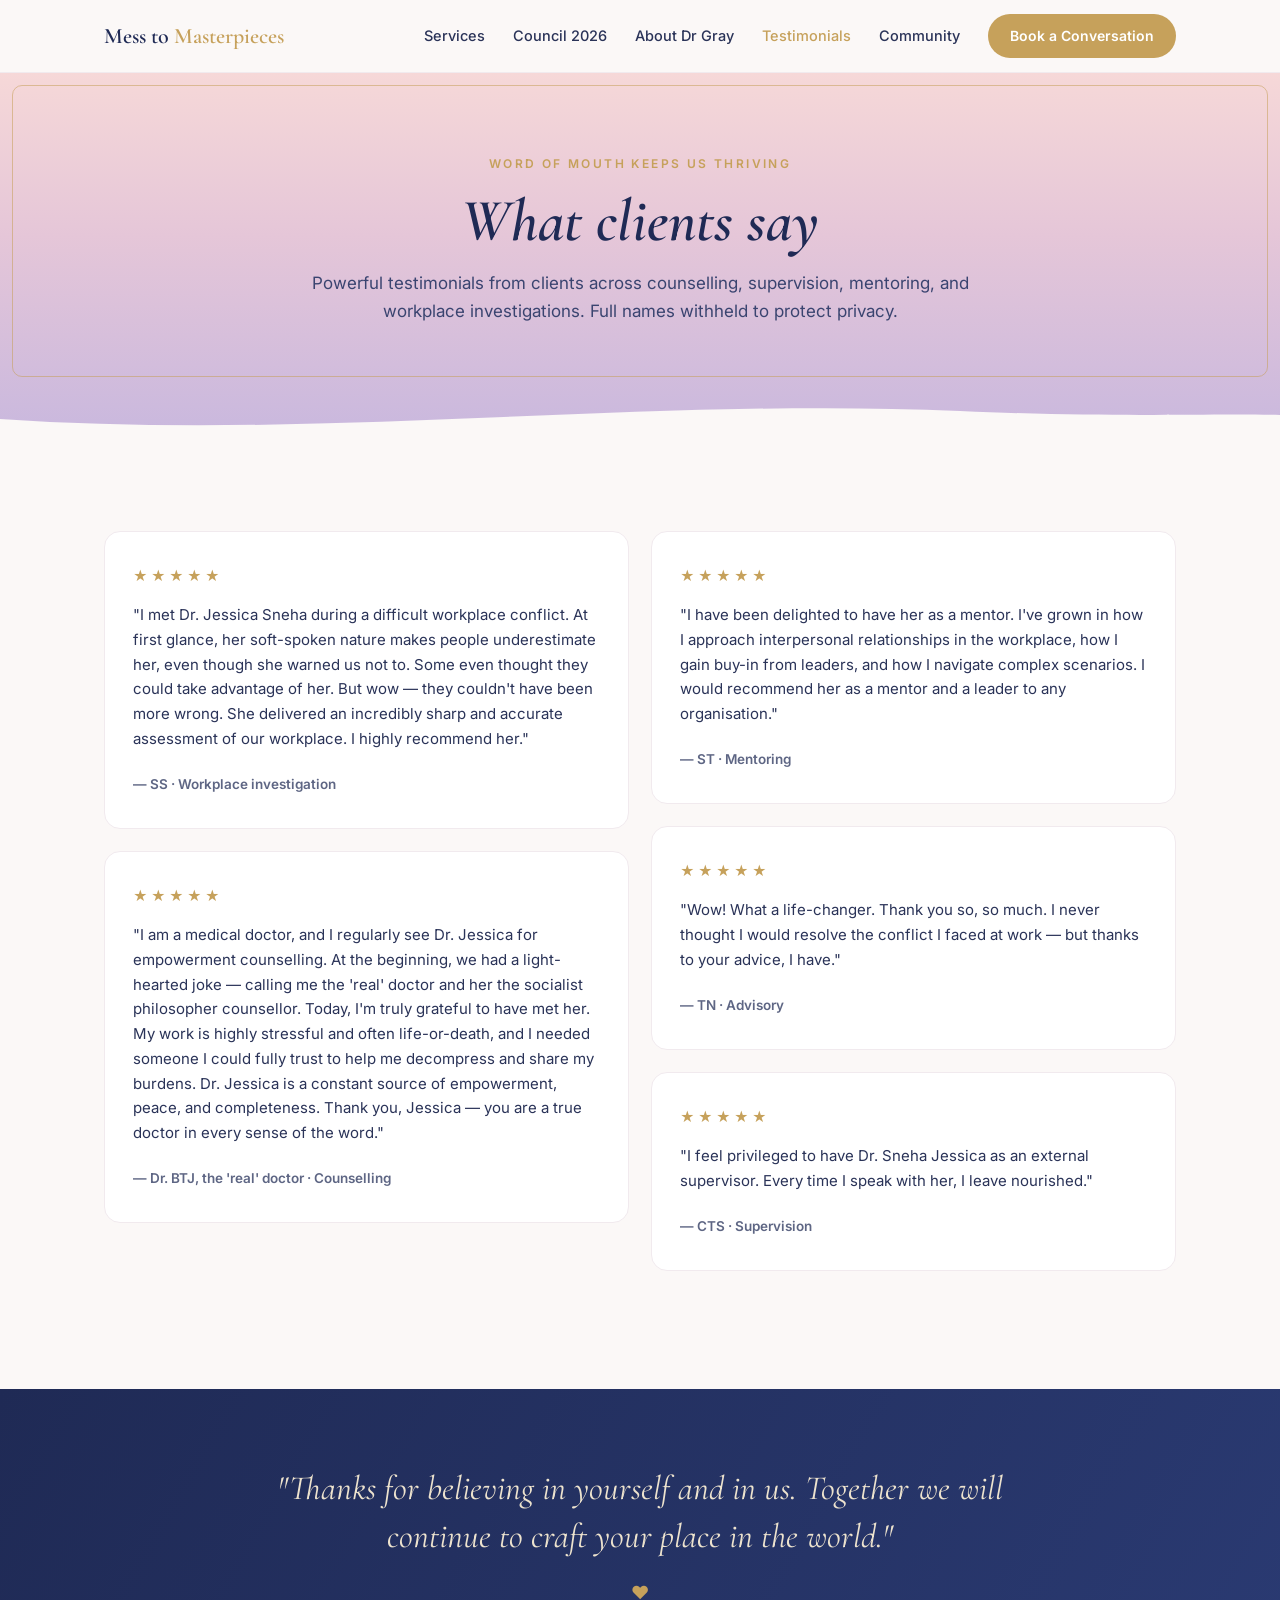
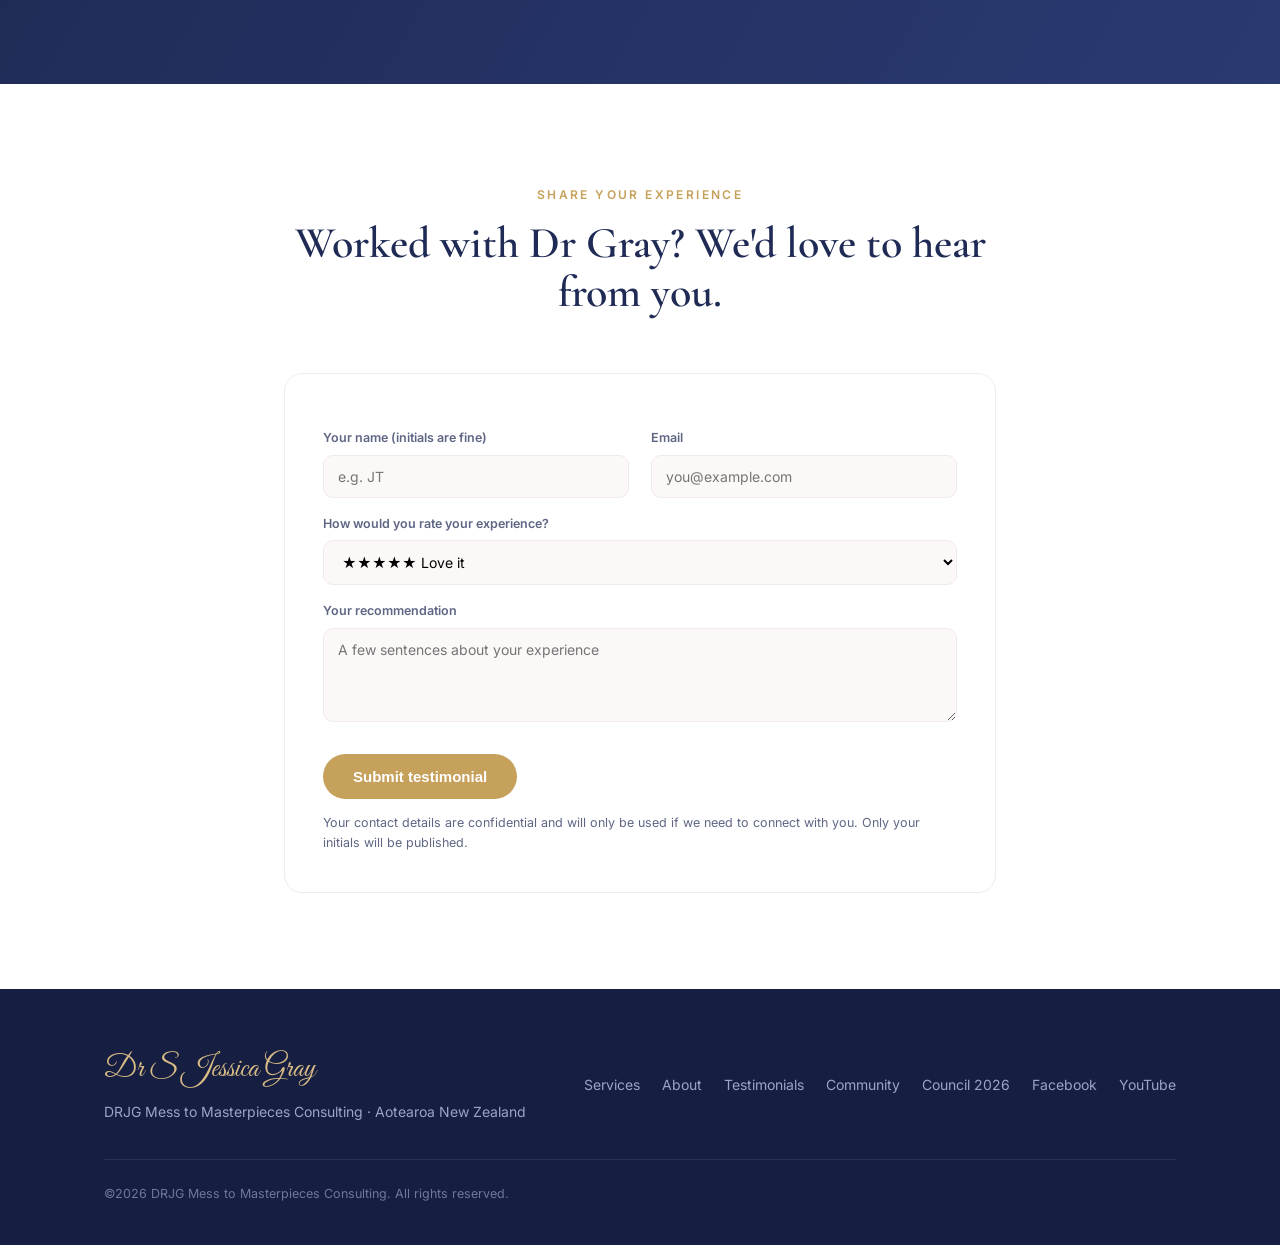
==== testimonials.html @ 91c3a387 "Launch: Mess to Masterpieces website (six pages, styles, images)" ====
<!DOCTYPE html>
<html lang="en">
<head>
<meta charset="UTF-8">
<meta name="viewport" content="width=device-width, initial-scale=1">
<title>Testimonials | Mess to Masterpieces Consulting</title>
<link rel="preconnect" href="https://fonts.googleapis.com">
<link href="https://fonts.googleapis.com/css2?family=Cormorant+Garamond:ital,wght@0,500;0,600;1,500;1,600&family=Great+Vibes&family=Inter:wght@400;500;600&display=swap" rel="stylesheet">
<link rel="stylesheet" href="styles.css">
</head>
<body>


<nav>
  <div class="wrap nav-inner">
    <a class="brand" href="index.html">Mess to <span>Masterpieces</span></a>
    <div class="nav-links">
      <a href="index.html#services">Services</a>
      <a href="council.html">Council 2026</a>
      <a href="about.html">About Dr Gray</a>
      <a href="testimonials.html" class="active">Testimonials</a>
      <a href="facebook.html">Community</a>
      <a href="contact.html" class="btn btn-gold">Book a Conversation</a>
    </div>
  </div>
</nav>

<header class="page-hero">
  <div class="gold-frame"></div>
  <div class="wrap">
    <span class="eyebrow">Word of mouth keeps us thriving</span>
    <h1>What clients say</h1>
    <p>Powerful testimonials from clients across counselling, supervision, mentoring, and workplace investigations. Full names withheld to protect privacy.</p>
  </div>
  <div class="pw"><svg viewBox="0 0 1440 44" preserveAspectRatio="none"><path d="M0,26 C360,48 720,4 1080,18 C1260,25 1360,20 1440,22 L1440,44 L0,44 Z" fill="#FBF8F7"/></svg></div>
</header>

<section>
  <div class="wrap">
    <div class="t-masonry">
      <div class="t-card">
        <div class="stars">★★★★★</div>
        <p>"I met Dr. Jessica Sneha during a difficult workplace conflict. At first glance, her soft-spoken nature makes people underestimate her, even though she warned us not to. Some even thought they could take advantage of her. But wow — they couldn't have been more wrong. She delivered an incredibly sharp and accurate assessment of our workplace. I highly recommend her."</p>
        <cite>— SS · Workplace investigation</cite>
      </div>
      <div class="t-card">
        <div class="stars">★★★★★</div>
        <p>"I am a medical doctor, and I regularly see Dr. Jessica for empowerment counselling. At the beginning, we had a light-hearted joke — calling me the 'real' doctor and her the socialist philosopher counsellor. Today, I'm truly grateful to have met her. My work is highly stressful and often life-or-death, and I needed someone I could fully trust to help me decompress and share my burdens. Dr. Jessica is a constant source of empowerment, peace, and completeness. Thank you, Jessica — you are a true doctor in every sense of the word."</p>
        <cite>— Dr. BTJ, the 'real' doctor · Counselling</cite>
      </div>
      <div class="t-card">
        <div class="stars">★★★★★</div>
        <p>"I have been delighted to have her as a mentor. I've grown in how I approach interpersonal relationships in the workplace, how I gain buy-in from leaders, and how I navigate complex scenarios. I would recommend her as a mentor and a leader to any organisation."</p>
        <cite>— ST · Mentoring</cite>
      </div>
      <div class="t-card">
        <div class="stars">★★★★★</div>
        <p>"Wow! What a life-changer. Thank you so, so much. I never thought I would resolve the conflict I faced at work — but thanks to your advice, I have."</p>
        <cite>— TN · Advisory</cite>
      </div>
      <div class="t-card">
        <div class="stars">★★★★★</div>
        <p>"I feel privileged to have Dr. Sneha Jessica as an external supervisor. Every time I speak with her, I leave nourished."</p>
        <cite>— CTS · Supervision</cite>
      </div>
    </div>
  </div>
</section>

<div class="quote-band">
  <div class="wrap">
    <blockquote>"Thanks for believing in yourself and in us. Together we will continue to craft your place in the world."</blockquote>
    <span class="heart">♥</span>
  </div>
</div>

<section class="alt">
  <div class="wrap" style="max-width:760px">
    <div class="sec-head" style="text-align:center;max-width:none">
      <span class="eyebrow">Share your experience</span>
      <h2>Worked with Dr Gray? We'd love to hear from you.</h2>
    </div>
    <form class="form-panel" onsubmit="return false">
      <div class="form-grid">
        <div><label>Your name (initials are fine)</label><input type="text" placeholder="e.g. JT"></div>
        <div><label>Email</label><input type="email" placeholder="you@example.com"></div>
        <div class="full"><label>How would you rate your experience?</label>
          <select><option>★★★★★ Love it</option><option>★★★★ Great</option><option>★★★ Good</option><option>★★ Not great</option><option>★ Don't love it</option></select>
        </div>
        <div class="full"><label>Your recommendation</label><textarea rows="4" placeholder="A few sentences about your experience"></textarea></div>
      </div>
      <button class="btn btn-gold">Submit testimonial</button>
      <p class="form-note">Your contact details are confidential and will only be used if we need to connect with you. Only your initials will be published.</p>
    </form>
  </div>
</section>

<footer>
  <div class="wrap">
    <div class="f-grid">
      <div>
        <div class="f-script">Dr S Jessica Gray</div>
        <div style="margin-top:6px">DRJG Mess to Masterpieces Consulting · Aotearoa New Zealand</div>
      </div>
      <div class="f-links">
        <a href="index.html#services">Services</a>
        <a href="about.html">About</a>
        <a href="testimonials.html">Testimonials</a>
        <a href="facebook.html">Community</a>
        <a href="council.html">Council 2026</a>
        <a href="https://www.facebook.com/Messtomasterpiecesconsulting">Facebook</a>
        <a href="https://www.youtube.com/@drjessicagray">YouTube</a>
      </div>
    </div>
    <div class="f-bottom">©2026 DRJG Mess to Masterpieces Consulting. All rights reserved.</div>
  </div>
</footer>

</body>
</html>
---- styles.css ----
:root{
  --navy:#1F2A55;
  --navy-deep:#161F42;
  --gold:#C6A15B;
  --gold-soft:#D9BC85;
  --blush:#F4D8DC;
  --lav:#C9B8DE;
  --sky-blue:#9FAECF;
  --paper:#FBF8F7;
  --paper-deep:#F1EAEE;
  --ink:#2A3358;
  --muted:#5E6684;
}
*{margin:0;padding:0;box-sizing:border-box}
html{scroll-behavior:smooth}
body{font-family:'Inter',sans-serif;color:var(--ink);background:var(--paper);line-height:1.65}
h1,h2,h3,.serif{font-family:'Cormorant Garamond',serif;font-weight:600;line-height:1.12;color:var(--navy)}
a{color:inherit;text-decoration:none}
.wrap{max-width:1120px;margin:0 auto;padding:0 24px}
.eyebrow{display:inline-block;font-size:12px;letter-spacing:.2em;text-transform:uppercase;color:var(--gold);font-weight:600;margin-bottom:14px}
.btn{display:inline-block;padding:14px 30px;border-radius:999px;font-weight:600;font-size:15px;transition:all .2s}
.btn-gold{background:var(--gold);color:#fff}
.btn-gold:hover{background:#b28c47}
.btn-navy{background:var(--navy);color:#fff}
.btn-navy:hover{background:var(--navy-deep)}
.btn-ghost{border:1.5px solid var(--navy);color:var(--navy)}
.btn-ghost:hover{background:var(--navy);color:#fff}

.mockup-note{background:var(--navy-deep);color:#c3cae6;text-align:center;font-size:12.5px;padding:8px 16px;letter-spacing:.04em}
.mockup-note strong{color:#fff}

/* nav */
nav{position:sticky;top:0;background:rgba(251,248,247,.93);backdrop-filter:blur(8px);border-bottom:1px solid var(--paper-deep);z-index:50}
.nav-inner{display:flex;align-items:center;justify-content:space-between;height:72px}
.brand{font-family:'Cormorant Garamond',serif;font-size:22px;font-weight:600;color:var(--navy)}
.brand span{color:var(--gold)}
.nav-links{display:flex;gap:28px;align-items:center;font-size:14.5px;font-weight:500}
.nav-links a:not(.btn):hover{color:var(--gold)}
.nav-links a.active:not(.btn){color:var(--gold)}
.nav-links .btn{padding:10px 22px;font-size:14px}
@media(max-width:860px){.nav-links a:not(.btn){display:none}}

/* ===== HOME HERO ===== */
.hero{position:relative;width:100%;overflow:hidden;
  background:linear-gradient(180deg,#F6D8D8 0%,#EEC9D4 26%,#D7BFDD 52%,#B3B2D6 74%,#9AA9CC 100%)}
.hero-photo{position:absolute;right:0;top:0;height:100%;width:auto;max-width:62vw;object-fit:cover;object-position:center top;
  -webkit-mask-image:linear-gradient(to right,transparent 0,#000 18%);mask-image:linear-gradient(to right,transparent 0,#000 18%)}
.gold-frame{position:absolute;inset:16px;border:1px solid rgba(198,161,91,.55);border-radius:10px;pointer-events:none;z-index:3}
/* mountains & bay from her cover — anchored bottom-left, fading into the sky */
.hero-scape{position:absolute;left:0;bottom:0;width:min(54vw,800px);height:58%;object-fit:cover;object-position:left bottom;z-index:1;
  -webkit-mask-image:radial-gradient(125% 105% at 0% 100%,#000 52%,transparent 80%);
  mask-image:radial-gradient(125% 105% at 0% 100%,#000 52%,transparent 80%)}
.hero h1,.hero p.lede{text-shadow:0 1px 26px rgba(246,216,216,.9),0 0 8px rgba(246,216,216,.55)}
@media(max-width:760px){.hero-scape{display:none}}
.hero-inner{position:relative;z-index:2;padding:100px 0 290px;max-width:600px}
.hero h1{font-size:clamp(44px,6vw,78px);font-style:italic;color:var(--navy);margin-bottom:20px}
.hero h1 .line2{display:block;padding-left:.9em}
.hero p.lede{font-size:18.5px;color:#3A4470;max-width:520px;margin-bottom:34px}
.hero-ctas{display:flex;gap:16px;flex-wrap:wrap}
.hero-trust{margin-top:34px;font-size:13.5px;color:#4A5480;display:flex;gap:24px;flex-wrap:wrap}
.hero-trust b{color:var(--navy)}
@media(max-width:760px){
  .hero-photo{position:relative;width:100%;max-width:none;height:420px;display:block;object-fit:cover;object-position:center 15%;mask-image:none;-webkit-mask-image:none}
  .hero-inner{padding:48px 0 210px}
}

/* navy wave band */
.wave-band{position:absolute;bottom:0;left:0;right:0;z-index:4}
.wave-band svg{display:block;width:100%;height:64px}
.band-body{background:var(--navy);padding:18px 0 30px;margin-top:-2px}
.band-flex{display:flex;align-items:center;justify-content:space-between;gap:28px;flex-wrap:wrap}
.services-strip{display:flex;align-items:center;gap:18px;flex-wrap:wrap;color:var(--gold-soft);
  font-size:13.5px;letter-spacing:.22em;text-transform:uppercase;font-weight:500}
.services-strip .dot{color:var(--gold);font-size:11px}
.strip-rule{display:flex;align-items:center;gap:12px;margin-top:10px}
.strip-rule::before,.strip-rule::after{content:"";height:1px;width:90px;background:rgba(198,161,91,.5)}
.strip-rule .heart{color:var(--gold);font-size:15px}
.signature{text-align:right}
.signature .script{font-family:'Great Vibes',cursive;font-size:38px;color:var(--gold-soft);line-height:1}
.signature .site{font-size:12.5px;letter-spacing:.2em;color:#AEB6D8;margin-top:2px}
@media(max-width:760px){.signature{text-align:center;width:100%}.band-flex{justify-content:center}}

/* ===== INNER-PAGE HERO (compact) ===== */
.page-hero{position:relative;overflow:hidden;color:var(--navy);
  background:linear-gradient(180deg,#F6D8D8 0%,#E5C6D8 45%,#C9B8DE 100%);padding:76px 0 110px;text-align:center}
.page-hero h1{font-size:clamp(38px,5vw,60px);font-style:italic}
.page-hero p{max-width:660px;margin:14px auto 0;color:#3A4470;font-size:17px}
.page-hero .gold-frame{inset:12px 12px 58px}
.page-hero .pw{position:absolute;bottom:-2px;left:0;right:0}
.page-hero .pw svg{display:block;width:100%;height:44px}

section{padding:96px 0}
.sec-head{max-width:660px;margin-bottom:56px}
.sec-head h2{font-size:clamp(32px,3.8vw,44px);margin-bottom:14px}
.sec-head p{color:var(--muted);font-size:16.5px}

/* cards */
.grid-4{display:grid;grid-template-columns:repeat(auto-fit,minmax(240px,1fr));gap:22px}
.grid-3{display:grid;grid-template-columns:repeat(auto-fit,minmax(260px,1fr));gap:22px}
.grid-2{display:grid;grid-template-columns:repeat(auto-fit,minmax(320px,1fr));gap:22px}
.card{background:#fff;border:1px solid var(--paper-deep);border-top:3px solid var(--gold);border-radius:16px;padding:34px 28px;transition:transform .2s,box-shadow .2s}
.card:hover{transform:translateY(-4px);box-shadow:0 16px 40px rgba(31,42,85,.12)}
.card .icon{width:46px;height:46px;border-radius:50%;background:linear-gradient(140deg,var(--blush),var(--lav));display:flex;align-items:center;justify-content:center;font-size:20px;margin-bottom:20px}
.card h3{font-size:22px;margin-bottom:10px}
.card p{font-size:14.5px;color:var(--muted)}
.card a{display:inline-block;margin-top:16px;font-size:13.5px;font-weight:600;color:var(--gold)}
.card ul{list-style:none;margin-top:6px}
.card ul li{font-size:14.5px;color:var(--muted);padding:7px 0 7px 26px;position:relative;border-bottom:1px dashed var(--paper-deep)}
.card ul li:last-child{border-bottom:none}
.card ul li::before{content:"◆";color:var(--gold);position:absolute;left:2px;font-size:10px;top:11px}

/* about */
.alt{background:#fff}
.about-grid{display:grid;grid-template-columns:1fr 1.2fr;gap:64px;align-items:center}
@media(max-width:820px){.about-grid{grid-template-columns:1fr}}
.portrait{aspect-ratio:4/5;border-radius:18px;overflow:hidden;border:1px solid var(--paper-deep);position:relative;background:linear-gradient(150deg,var(--blush),var(--lav))}
.portrait img{width:100%;height:100%;object-fit:cover;display:block}
.portrait::after{content:"";position:absolute;inset:10px;border:1px solid rgba(198,161,91,.5);border-radius:12px;pointer-events:none}
.about-grid p, .prose p{color:var(--muted);margin-bottom:16px}
.prose{max-width:760px}
.chips{display:flex;flex-wrap:wrap;gap:10px;margin:24px 0 30px}
.chip{background:var(--paper);border:1px solid var(--paper-deep);border-radius:999px;padding:8px 16px;font-size:13px;font-weight:500;color:var(--navy)}

/* feature rows (Our Approach) */
.feature{display:flex;gap:18px;align-items:flex-start;background:#fff;border:1px solid var(--paper-deep);border-radius:14px;padding:22px 24px}
.feature .fi{flex:0 0 40px;height:40px;border-radius:50%;background:linear-gradient(140deg,var(--blush),var(--lav));display:flex;align-items:center;justify-content:center;font-size:17px}
.feature p{font-size:14.5px;color:var(--muted)}
.feature b{color:var(--navy)}

/* quote band */
.quote-band{background:linear-gradient(120deg,var(--navy),#2A3A72);color:#EDE3CE;text-align:center;padding:76px 0}
.quote-band blockquote{font-family:'Cormorant Garamond',serif;font-size:clamp(24px,3.2vw,34px);font-style:italic;max-width:780px;margin:0 auto;line-height:1.4}
.quote-band .heart{color:var(--gold);display:block;margin-top:18px;font-size:18px}

/* testimonials */
.t-grid{display:grid;grid-template-columns:repeat(auto-fit,minmax(280px,1fr));gap:22px}
.t-card{background:#fff;border:1px solid var(--paper-deep);border-radius:16px;padding:32px 28px;break-inside:avoid}
.t-card .stars{color:var(--gold);letter-spacing:3px;margin-bottom:16px;font-size:14px}
.t-card p{font-size:15px;margin-bottom:18px}
.t-card cite{font-style:normal;font-size:13.5px;font-weight:600;color:var(--muted)}
.t-masonry{columns:2 340px;column-gap:22px}
.t-masonry .t-card{margin-bottom:22px;display:inline-block;width:100%}

/* blog — featured post */
.featured{display:grid;grid-template-columns:1.15fr 1fr;border:1px solid var(--paper-deep);border-radius:20px;overflow:hidden;background:#fff;margin-bottom:56px}
@media(max-width:760px){.featured{grid-template-columns:1fr}}
.featured .f-img{min-height:320px;background-size:cover;background-position:center}
.featured .f-body{padding:44px 40px;display:flex;flex-direction:column;justify-content:center}
.featured .f-body h2{font-size:clamp(26px,3vw,36px);margin:10px 0 14px}
.featured .f-body p{color:var(--muted);font-size:15.5px;margin-bottom:22px}
.badge{display:inline-block;font-size:11px;letter-spacing:.16em;text-transform:uppercase;font-weight:600;color:#fff;background:var(--gold);border-radius:999px;padding:5px 12px;width:fit-content}

/* blog — filter bar */
.filter-bar{display:flex;gap:10px;flex-wrap:wrap;margin-bottom:36px}
.filter-btn{border:1.5px solid var(--paper-deep);background:#fff;color:var(--muted);border-radius:999px;padding:9px 20px;font-size:13.5px;font-weight:600;cursor:pointer;font-family:inherit;transition:all .15s}
.filter-btn:hover{border-color:var(--gold);color:var(--navy)}
.filter-btn.on{background:var(--navy);border-color:var(--navy);color:#fff}

/* blog — subscribe strip */
.subscribe{background:linear-gradient(120deg,var(--blush),var(--lav));border-radius:20px;padding:44px 48px;display:flex;align-items:center;justify-content:space-between;gap:28px;flex-wrap:wrap;margin-top:64px}
.subscribe h3{font-size:26px}
.subscribe p{color:#4A5480;font-size:14.5px}
.subscribe form{display:flex;gap:10px;flex-wrap:wrap}
.subscribe input{border:1px solid rgba(31,42,85,.2);border-radius:999px;padding:13px 20px;font-family:inherit;font-size:14px;min-width:260px;background:#fff}
.subscribe .btn{border:none;cursor:pointer}

/* blog */
.b-grid{display:grid;grid-template-columns:repeat(auto-fit,minmax(280px,1fr));gap:22px}
.b-card{border:1px solid var(--paper-deep);border-radius:16px;overflow:hidden;background:#fff}
.b-thumb{height:180px;overflow:hidden;position:relative;background:linear-gradient(140deg,var(--lav),var(--navy))}
.b-thumb img{width:100%;height:100%;object-fit:cover;display:block}
.b-thumb span{position:absolute;left:14px;bottom:12px;font-size:11px;letter-spacing:.14em;text-transform:uppercase;color:#fff;font-weight:600;background:rgba(31,42,85,.82);padding:4px 10px;border-radius:999px}
.b-thumb .noimg{position:absolute;inset:0;display:flex;align-items:center;justify-content:center;color:#EDE3CE;font-family:'Cormorant Garamond',serif;font-style:italic;font-size:20px;padding:20px;text-align:center}
.b-card .b-body{padding:22px 24px 26px}
.b-card h3{font-size:19px;margin-bottom:8px}
.b-card .date{font-size:12.5px;color:var(--muted);margin-bottom:8px}
.b-card p.ex{font-size:14px;color:var(--muted);margin-bottom:10px}
.b-card a{font-size:13.5px;font-weight:600;color:var(--gold)}

/* forms */
.form-panel{background:#fff;border:1px solid var(--paper-deep);border-radius:18px;padding:38px}
.form-grid{display:grid;grid-template-columns:1fr 1fr;gap:0 22px}
@media(max-width:640px){.form-grid{grid-template-columns:1fr}}
.form-panel label{font-size:12.5px;font-weight:600;display:block;margin:16px 0 6px;color:var(--muted)}
.form-panel input,.form-panel textarea,.form-panel select{width:100%;border:1px solid var(--paper-deep);border-radius:10px;padding:12px 14px;font-family:inherit;font-size:14px;background:var(--paper)}
.form-panel .full{grid-column:1/-1}
.form-panel .btn{margin-top:24px;border:none;cursor:pointer}
.form-note{font-size:12.5px;color:var(--muted);margin-top:14px}

/* contact */
.contact-band{background:linear-gradient(135deg,var(--navy) 0%,#2A3A72 60%,#4A4E8E 100%);color:#EFE9F4;border-radius:24px;padding:70px 56px;display:grid;grid-template-columns:1.2fr 1fr;gap:48px;align-items:center;position:relative;overflow:hidden}
.contact-band::after{content:"";position:absolute;right:-120px;bottom:-120px;width:420px;height:420px;border-radius:50%;background:radial-gradient(circle,rgba(198,161,91,.25),transparent 65%)}
@media(max-width:820px){.contact-band{grid-template-columns:1fr;padding:48px 32px}}
.contact-band h2{color:#fff;font-size:clamp(30px,3.6vw,42px);margin-bottom:16px}
.contact-band p{color:#C9CFEA;margin-bottom:8px}
.mini-form{background:#fff;border-radius:16px;padding:30px;color:var(--ink);position:relative;z-index:2}
.mini-form label{font-size:12.5px;font-weight:600;display:block;margin:14px 0 6px;color:var(--muted)}
.mini-form input,.mini-form textarea{width:100%;border:1px solid var(--paper-deep);border-radius:10px;padding:11px 14px;font-family:inherit;font-size:14px;background:var(--paper)}
.mini-form .btn{width:100%;margin-top:20px;text-align:center;border:none;cursor:pointer}

/* contact info tiles */
.info-tile{background:#fff;border:1px solid var(--paper-deep);border-radius:16px;padding:28px;text-align:center}
.info-tile .icon{width:46px;height:46px;margin:0 auto 14px;border-radius:50%;background:linear-gradient(140deg,var(--blush),var(--lav));display:flex;align-items:center;justify-content:center;font-size:19px}
.info-tile h3{font-size:19px;margin-bottom:6px}
.info-tile p{font-size:14px;color:var(--muted)}
.info-tile a{color:var(--gold);font-weight:600}

footer{background:var(--navy-deep);color:#9BA4C9;padding:56px 0 40px;font-size:14px}
.f-grid{display:flex;justify-content:space-between;gap:32px;flex-wrap:wrap;margin-bottom:36px;align-items:center}
footer .brand{color:#fff}
footer a:hover{color:var(--gold-soft)}
.f-links{display:flex;gap:22px;flex-wrap:wrap}
.f-script{font-family:'Great Vibes',cursive;font-size:30px;color:var(--gold-soft)}
.f-bottom{border-top:1px solid rgba(255,255,255,.08);padding-top:24px;font-size:12.5px;color:#6F7899}
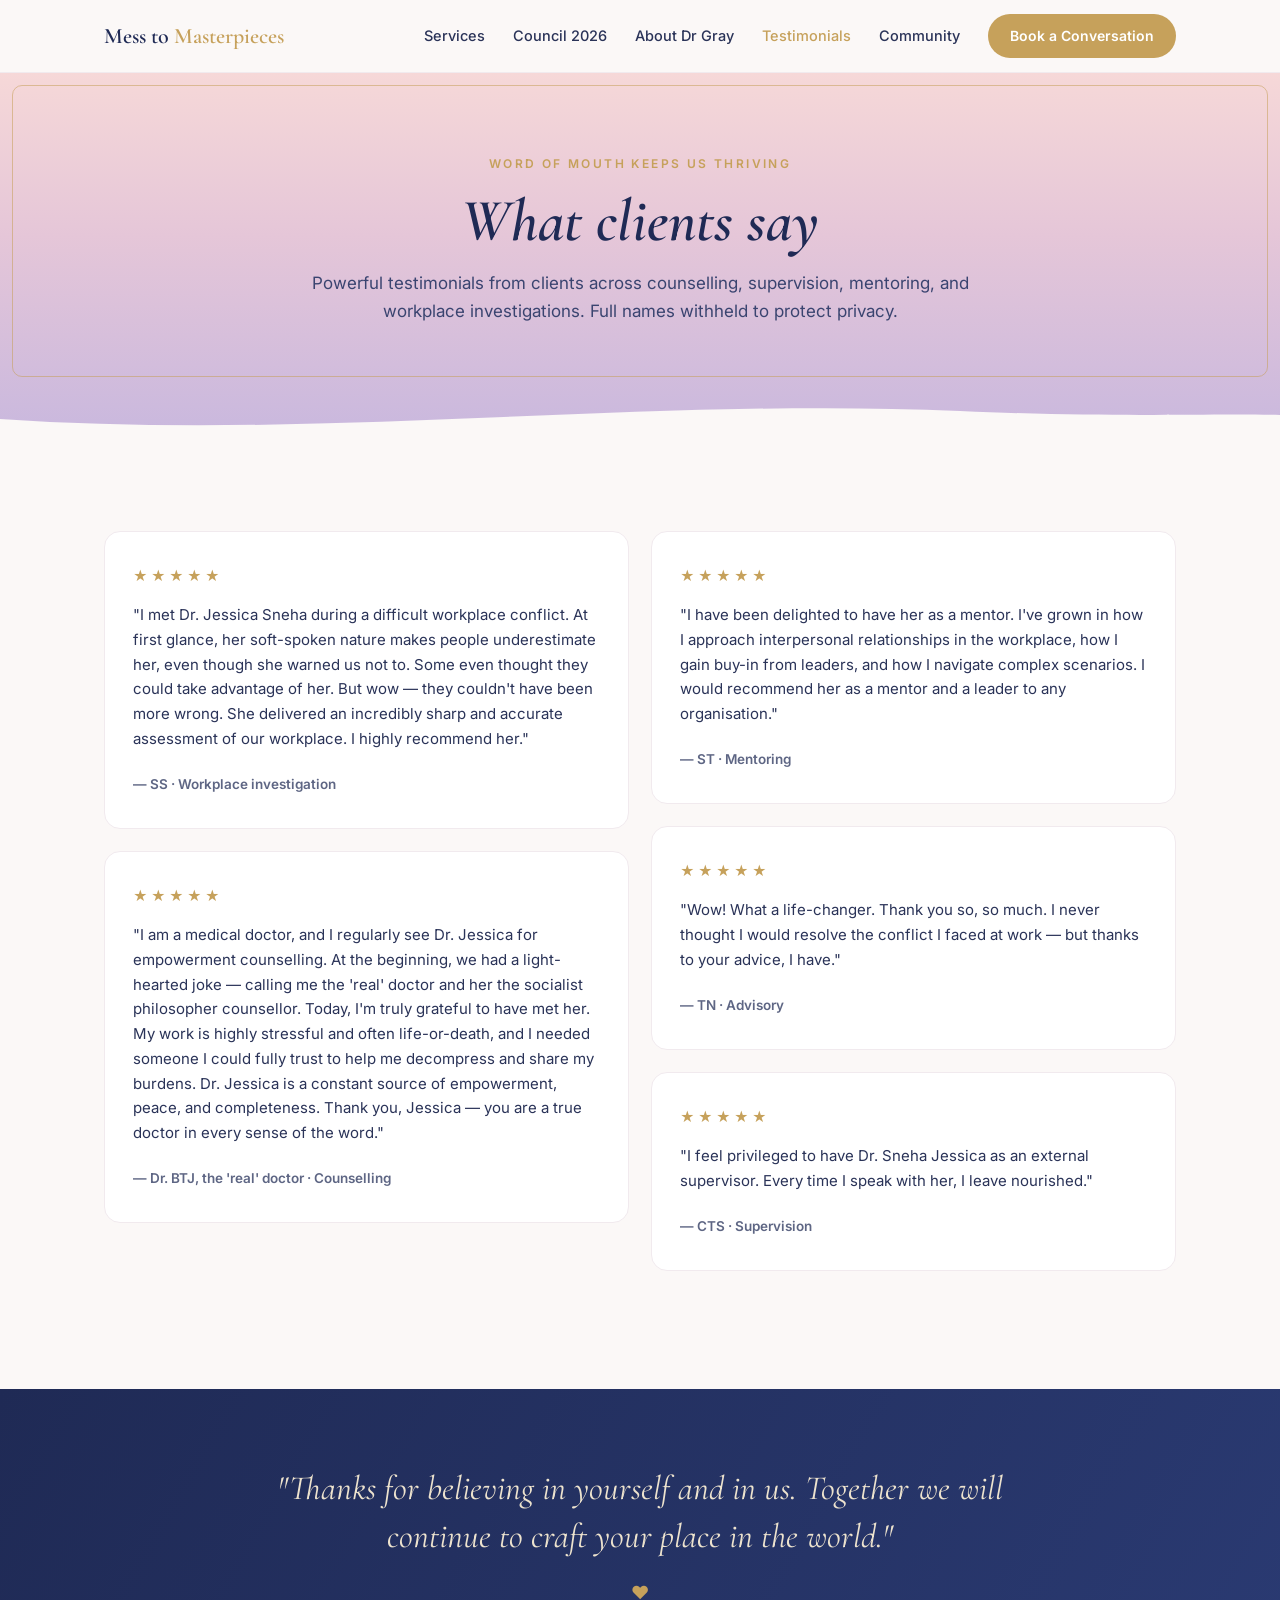
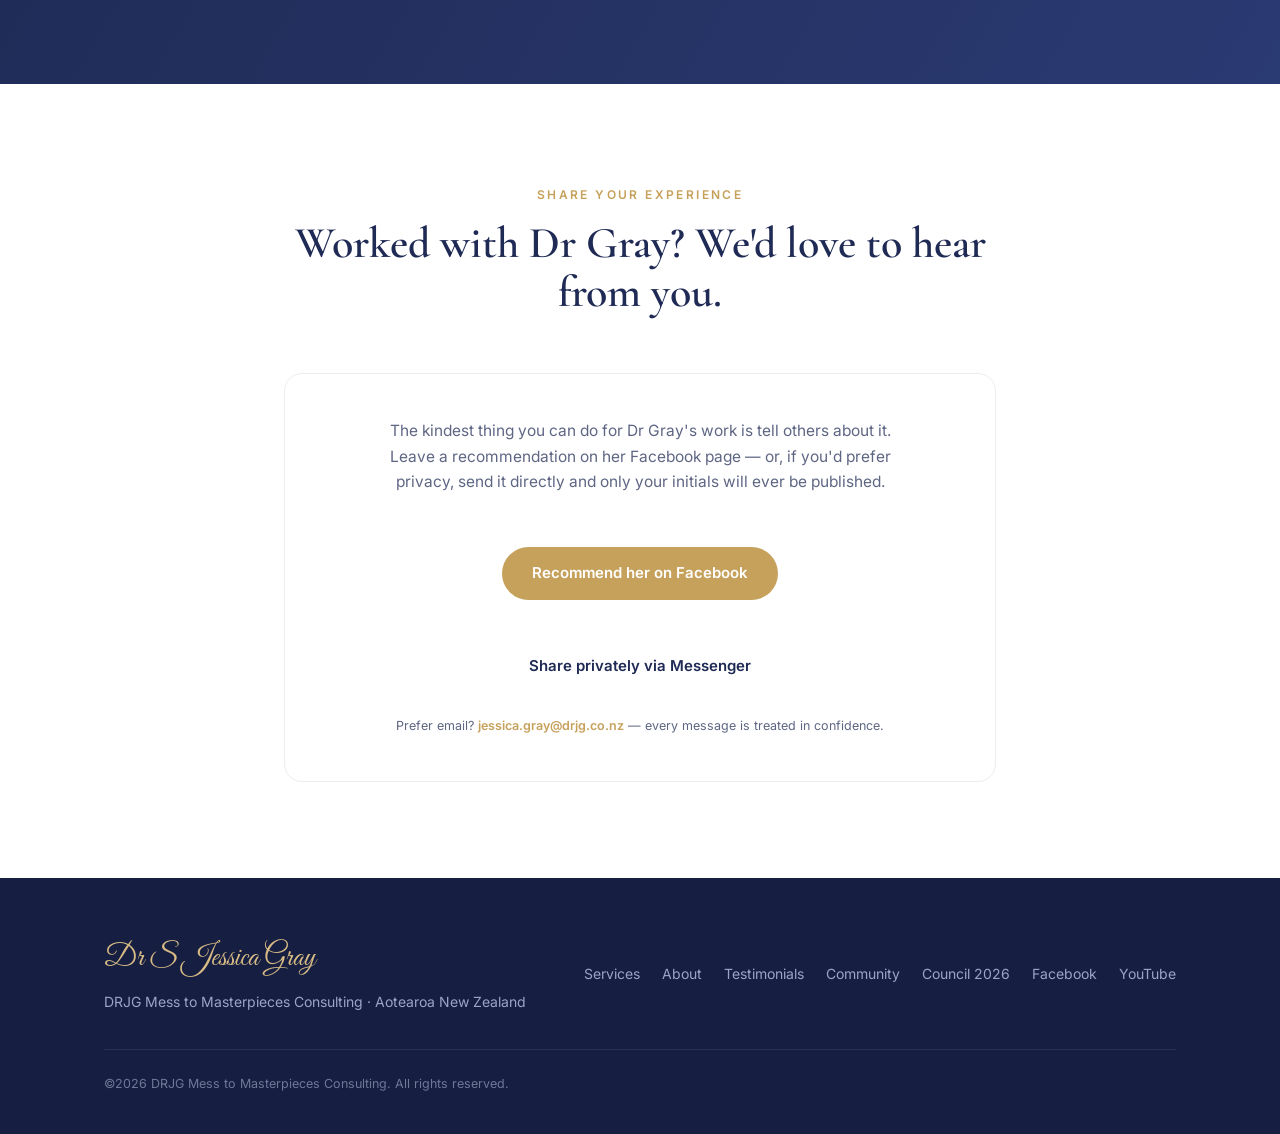
==== commit dc6f89a2: "Testimonials: replace dead form with Facebook recommendations + private Messenger option" ====
--- a/testimonials.html
+++ b/testimonials.html
@@ -80,18 +80,14 @@
       <span class="eyebrow">Share your experience</span>
       <h2>Worked with Dr Gray? We'd love to hear from you.</h2>
     </div>
-    <form class="form-panel" onsubmit="return false">
-      <div class="form-grid">
-        <div><label>Your name (initials are fine)</label><input type="text" placeholder="e.g. JT"></div>
-        <div><label>Email</label><input type="email" placeholder="you@example.com"></div>
-        <div class="full"><label>How would you rate your experience?</label>
-          <select><option>★★★★★ Love it</option><option>★★★★ Great</option><option>★★★ Good</option><option>★★ Not great</option><option>★ Don't love it</option></select>
-        </div>
-        <div class="full"><label>Your recommendation</label><textarea rows="4" placeholder="A few sentences about your experience"></textarea></div>
+    <div class="form-panel" style="text-align:center;padding:44px 40px">
+      <div style="display:flex;flex-direction:column;align-items:center;gap:6px">
+        <p style="color:var(--muted);font-size:15.5px;max-width:520px;margin-bottom:22px">The kindest thing you can do for Dr Gray's work is tell others about it. Leave a recommendation on her Facebook page — or, if you'd prefer privacy, send it directly and only your initials will ever be published.</p>
+        <p style="margin-bottom:10px"><a class="btn btn-gold" href="https://www.facebook.com/Messtomasterpiecesconsulting/reviews" target="_blank" rel="noopener">Recommend her on Facebook</a></p>
+        <p><a class="btn btn-ghost" href="https://m.me/Messtomasterpiecesconsulting" target="_blank" rel="noopener">Share privately via Messenger</a></p>
+        <p class="form-note" style="margin-top:18px">Prefer email? <a href="mailto:jessica.gray@drjg.co.nz" style="color:var(--gold);font-weight:600">jessica.gray@drjg.co.nz</a> — every message is treated in confidence.</p>
       </div>
-      <button class="btn btn-gold">Submit testimonial</button>
-      <p class="form-note">Your contact details are confidential and will only be used if we need to connect with you. Only your initials will be published.</p>
-    </form>
+    </div>
   </div>
 </section>
 
